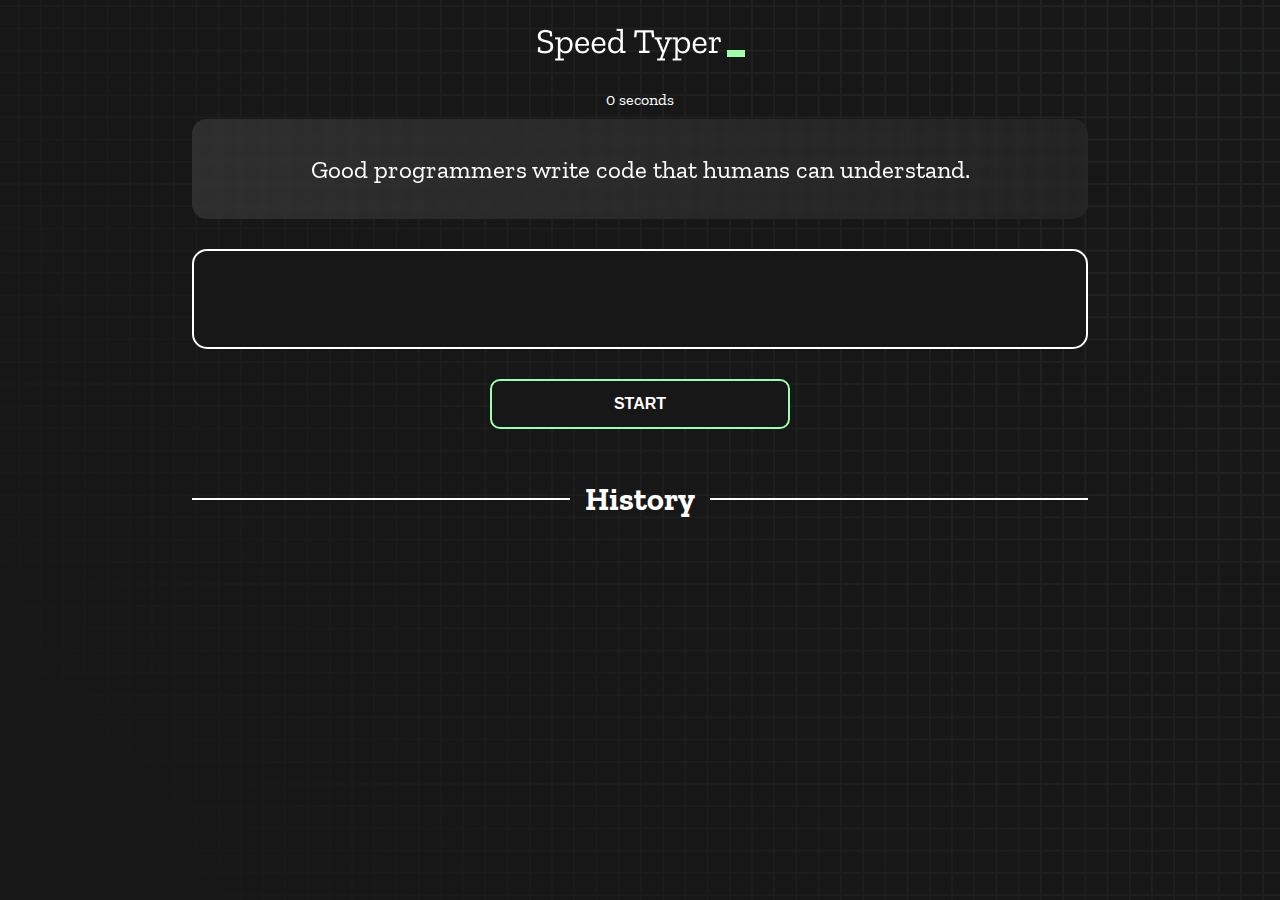
==== index.html @ b0f5857f "Initial commit" ====
<!DOCTYPE html>
<html lang="en">
  <head>
    <meta charset="UTF-8" />
    <meta http-equiv="X-UA-Compatible" content="IE=edge" />
    <meta name="viewport" content="width=device-width, initial-scale=1.0" />
    <title>Speed Monster</title>
    <link rel="stylesheet" href="styles.css" />
    <link rel="preconnect" href="https://fonts.googleapis.com" />
    <link rel="preconnect" href="https://fonts.gstatic.com" crossorigin />
    <link
      href="https://fonts.googleapis.com/css2?family=Zilla+Slab:wght@300;400;500&display=swap"
      rel="stylesheet"
    />
  </head>
  <body>
    <h1 class="title"><img src="./logo.png" /></h1>
    <div id="show-time">0 seconds</div>

    <div class="box-container">
      <div id="question"></div>

      <div id="display" class="inactive"></div>

      <div class="buttons">
        <button id="starts">START</button>
      </div>

      <div class="divider-container">
        <div class="line"></div>
        <h1 class="title2">History</h1>
        <div class="line"></div>
      </div>
      <div id="histories"></div>
    </div>

    <div id="countdown"></div>
    <div id="modal-background" class="hidden"></div>
    <div id="result" class="hidden"></div>

    <script src="./history.js"></script>
    <script src="./script.js"></script>
  </body>
</html>
---- styles.css ----
* {
  padding: 0;
  margin: 0;
  box-sizing: border-box;
}

body {
  background-image: url("./bg.png");
  background-size: cover;
  background-position: left top;
  font-family: "Zilla Slab", serif;
}

.box-container {
  width: 70%;
  margin: 0 auto;
}

#question {
  height: 100px;
  display: flex;
  align-items: center;
  justify-content: center;
  color: white;
  font-size: 25px;
  border-radius: 15px;
  background: rgb(255, 255, 255);
  background: linear-gradient(
    92.49deg,
    rgba(255, 255, 255, 0.1) 0.18%,
    rgba(255, 255, 255, 0.05) 99.85%
  );
  backdrop-filter: blur(5px);
  margin-bottom: 30px;
}

#display {
  height: 100px;
  display: flex;
  flex-wrap: wrap;
  align-items: center;
  padding-left: 5rem;
  color: white;
  font-size: 32px;
  background-color: #171717;
  border: 2px solid #9dffad;
  border-radius: 15px;
}

#countdown {
  position: fixed;
  height: 100vh;
  width: 100vw;
  background-color: rgba(0, 0, 0, 0.8);
  top: 0;
  left: 0;
  display: flex;
  align-items: center;
  justify-content: center;
  font-size: 3rem;
  color: white;
  display: none;
}
#result {
  position: fixed;
  top: 10%; 
  left: 10%;
  transform: translate(-50%, -50%);
  height: 250px;
  width: 400px;
  background-color: #171717;
  border-radius: 15px;
  border: 2px solid #9dffad;
  color: white;
  text-align: center;
  padding: 2rem;
}
#show-time{
  text-align: center;
  color: white;
  margin: 10px 0;
}

.green {
  color: #9dffad;
}
.red {
  color: #eb6565;
}
.bold {
  font-weight: 700;
}
.inactive {
  border: 2px solid white !important;
}
.hidden {
  display: none;
}
.title {
  text-align: center;
  color: white;
  margin: 20px 0;
}

.divider-container {
  height: 80px;
  display: flex;
  justify-content: center;
  align-items: center;
  gap: 15px;
  margin: 0 auto;
}

.line {
  height: 2px;
  background: white;
  width: 100%;
}

.title2 {
  color: white;
  display: block;
}

.buttons {
  display: flex;
  justify-content: center;
  margin: 30px 0;
}
button {
  padding: 10px 20px;
  border: none;
  font-size: 16px;
  font-weight: bold;
  width: 300px;
  height: 50px;
  color: white;
  background-color: #171717;
  border-radius: 10px;
  border: 2px solid #9dffad;
  cursor: pointer;
}

#histories {
  display: flex;
  flex-wrap: wrap;
  justify-content: space-around;
}

.card {
  width: 100%;
  height: 100%;
  padding: 50px;
  display: flex;
  justify-content: space-between;
  align-items: center;
  padding: 20px 30px;
  color: white;
  border-radius: 15px;
  background: rgb(255, 255, 255);
  background: linear-gradient(
    92.49deg,
    rgba(255, 255, 255, 0.1) 0.18%,
    rgba(255, 255, 255, 0.05) 99.85%
  );
  backdrop-filter: blur(5px);
  margin-bottom: 30px;
}

#modal-background {
  background: rgb(255, 255, 255);
  background: linear-gradient(
    92.49deg,
    rgba(255, 255, 255, 0.1) 0.18%,
    rgba(255, 255, 255, 0.05) 99.85%
  );
  backdrop-filter: blur(5px);
  height: 100vh;
  width: 100%;
  position: fixed;
  top: 0;
}

@media only screen and (max-width: 700px) {
  .box-container {
    padding: 0 20px;
    width: 100%;
  }
  .card {
    flex-direction: column;
  }
}
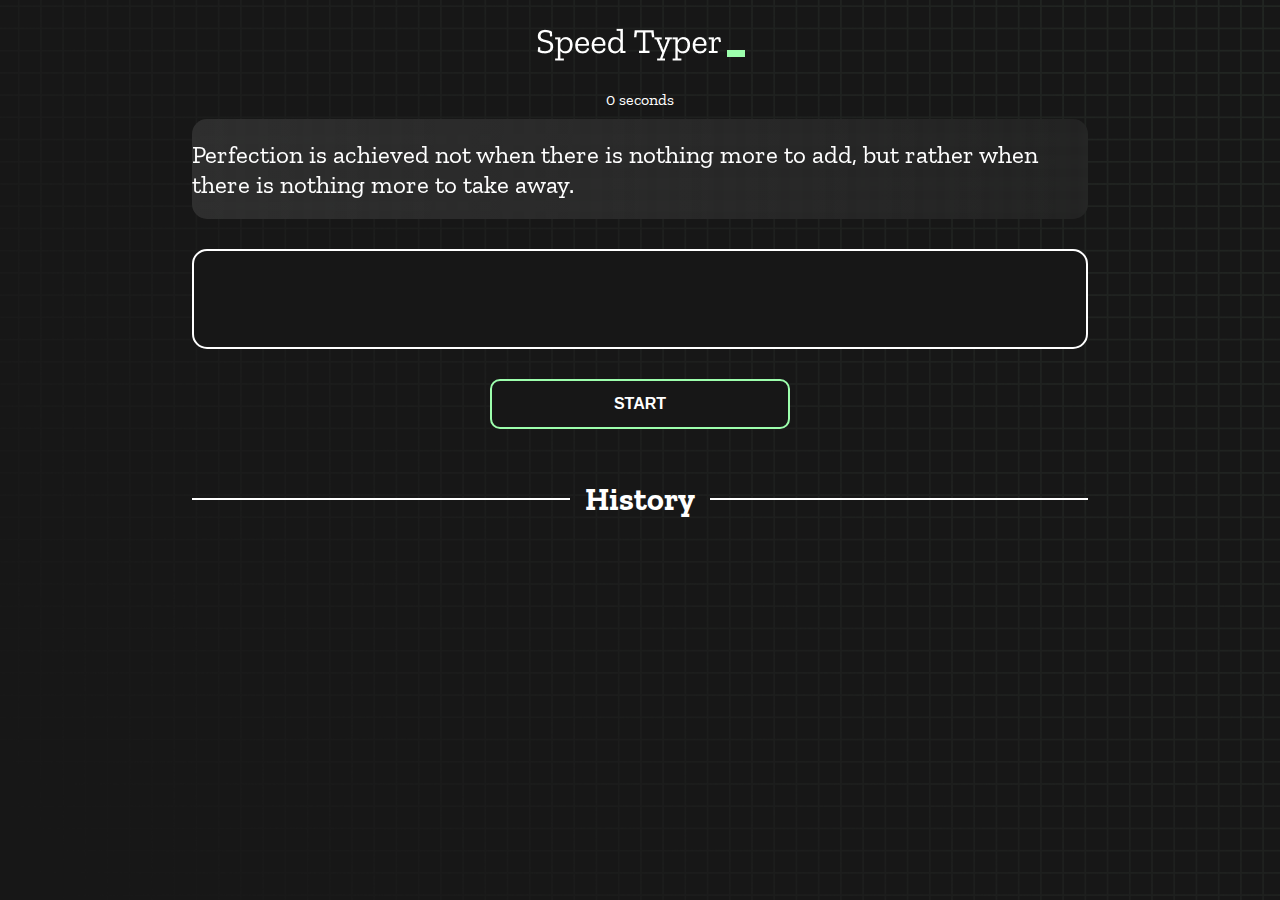
==== commit d6923e28: "updated the page titel by type monster" ====
--- a/index.html
+++ b/index.html
@@ -4,7 +4,7 @@
     <meta charset="UTF-8" />
     <meta http-equiv="X-UA-Compatible" content="IE=edge" />
     <meta name="viewport" content="width=device-width, initial-scale=1.0" />
-    <title>Speed Monster</title>
+    <title>Type Monster</title>
     <link rel="stylesheet" href="styles.css" />
     <link rel="preconnect" href="https://fonts.googleapis.com" />
     <link rel="preconnect" href="https://fonts.gstatic.com" crossorigin />
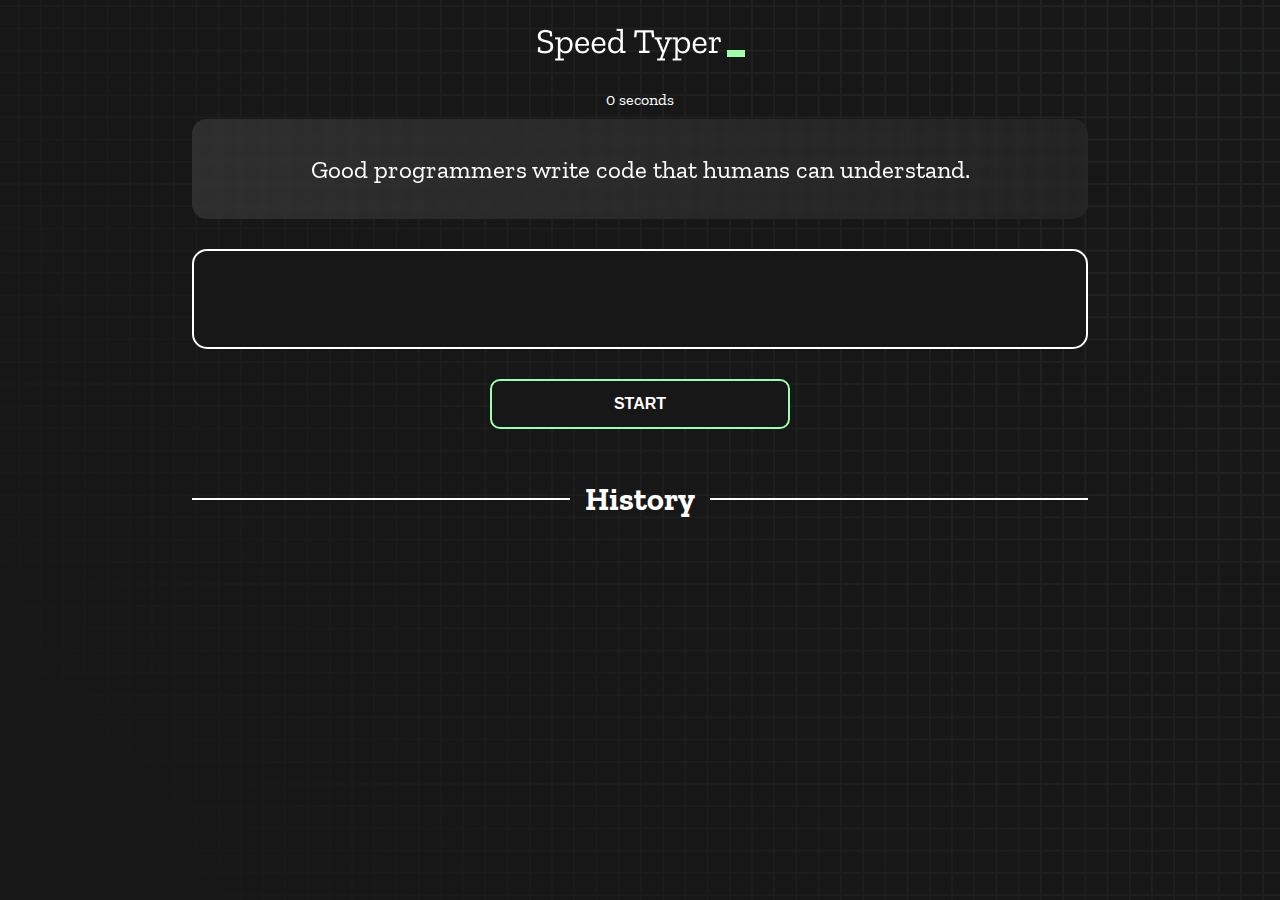
==== commit 380dd00e: "finished result part postion middel" ====
--- a/index.html
+++ b/index.html
@@ -36,7 +36,7 @@
 
     <div id="countdown"></div>
     <div id="modal-background" class="hidden"></div>
-    <div id="result" class="hidden"></div>
+    <div id="result" class="hidden postion"></div>
 
     <script src="./history.js"></script>
     <script src="./script.js"></script>
--- a/styles.css
+++ b/styles.css
@@ -63,8 +63,8 @@
 }
 #result {
   position: fixed;
-  top: 10%; 
-  left: 10%;
+  top: 0; 
+  left: 0;
   transform: translate(-50%, -50%);
   height: 250px;
   width: 400px;
@@ -74,6 +74,13 @@
   color: white;
   text-align: center;
   padding: 2rem;
+  
+}
+
+.postion {
+  margin-left: 50%;
+  margin-top: 30%;
+
 }
 #show-time{
   text-align: center;
@@ -144,7 +151,8 @@
 #histories {
   display: flex;
   flex-wrap: wrap;
-  justify-content: space-around;
+  justify-content: space-around; 
+ 
 }
 
 .card {
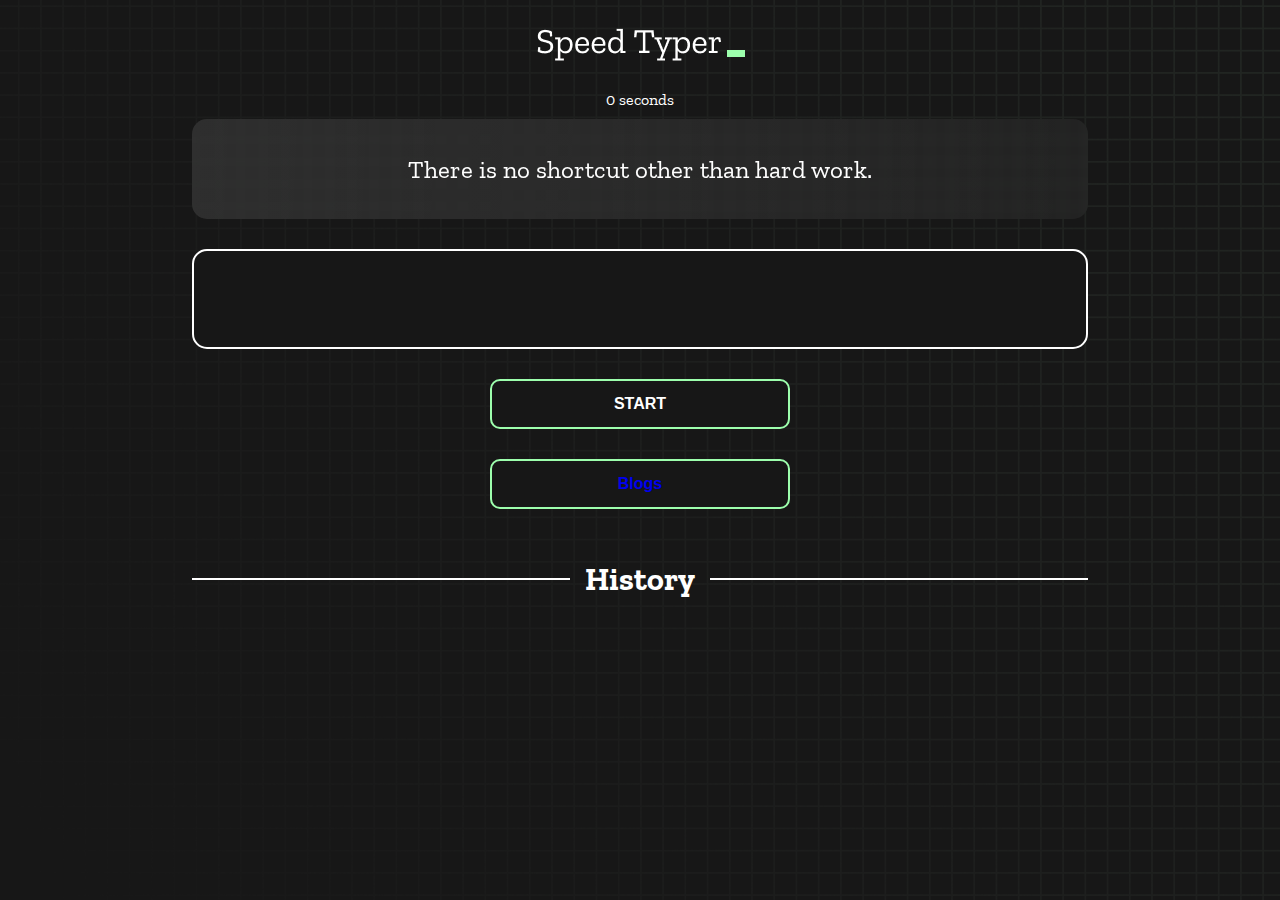
==== commit fd2e0c38: "blog.html added to index.html file" ====
--- a/index.html
+++ b/index.html
@@ -26,6 +26,10 @@
         <button id="starts">START</button>
       </div>
 
+      <div class="buttons">
+        <button><a class="blog-btn" href="blog.html">Blogs</a></button>
+      </div>
+
       <div class="divider-container">
         <div class="line"></div>
         <h1 class="title2">History</h1>
--- a/styles.css
+++ b/styles.css
@@ -41,7 +41,7 @@
   align-items: center;
   padding-left: 5rem;
   color: white;
-  font-size: 32px;
+  font-size: 30px;
   background-color: #171717;
   border: 2px solid #9dffad;
   border-radius: 15px;
@@ -134,6 +134,10 @@
   justify-content: center;
   margin: 30px 0;
 }
+
+.blog-btn {
+  text-decoration: none;
+}
 button {
   padding: 10px 20px;
   border: none;
@@ -149,10 +153,10 @@
 }
 
 #histories {
-  display: flex;
-  flex-wrap: wrap;
-  justify-content: space-around; 
- 
+  display: grid;
+  grid-template-columns: repeat(1,1fr);
+  gap: 20px;
+  
 }
 
 .card {
@@ -189,6 +193,16 @@
   top: 0;
 }
 
+@media only screen and (min-width: 992px) {
+  #histories {
+   grid-template-columns: repeat(3,1fr);
+  }
+  .card {
+    flex-direction: column;
+  } 
+ }
+
+
 @media only screen and (max-width: 700px) {
   .box-container {
     padding: 0 20px;
@@ -198,3 +212,8 @@
     flex-direction: column;
   }
 }
+@media only screen and (max-width: 700px) {
+  #display {
+    font-size: 20px;
+  }
+}
